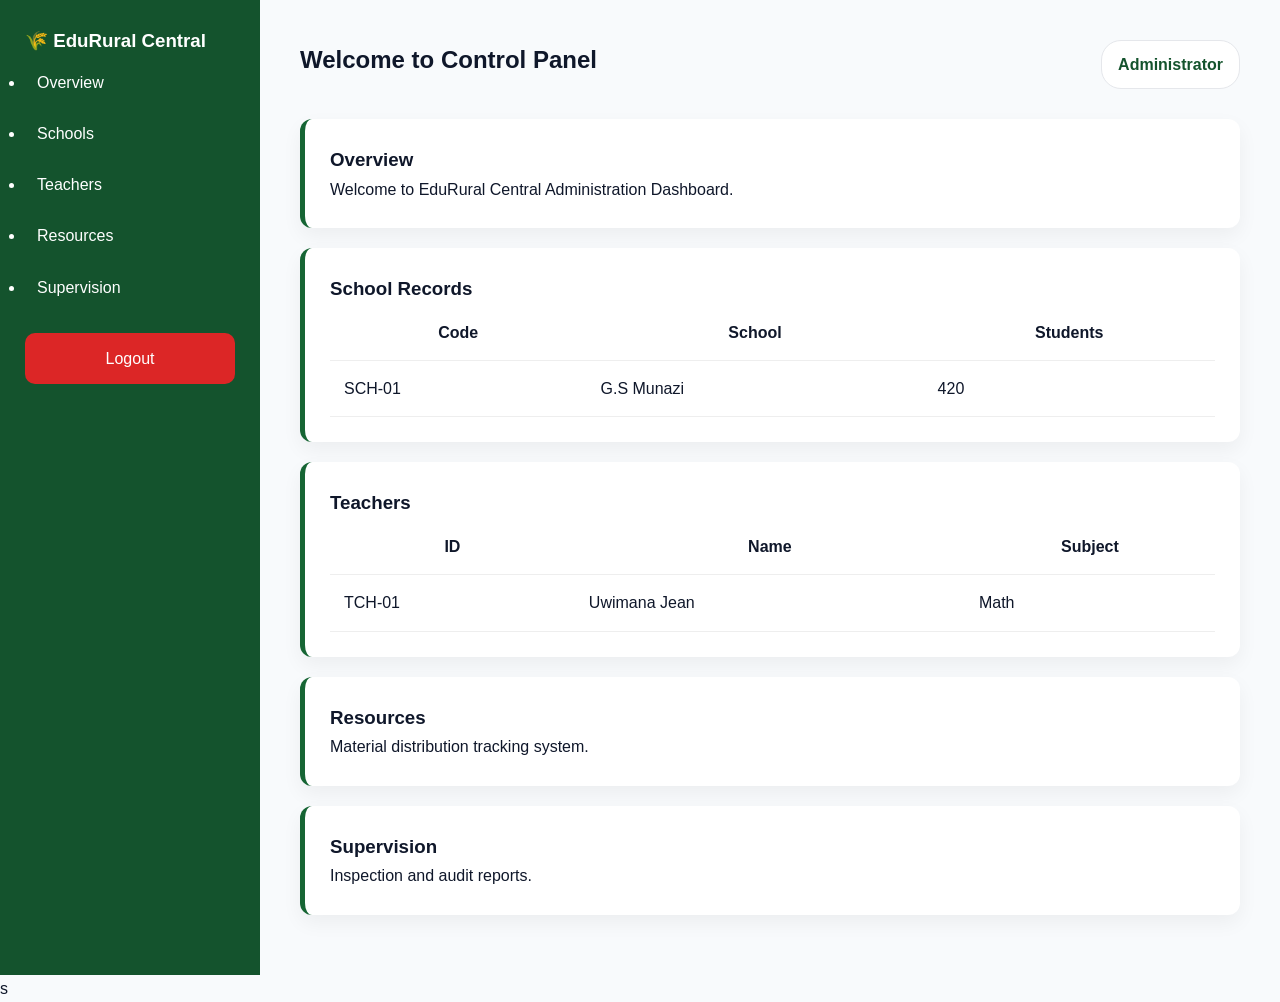
==== dashboard.html @ 429ea4e6 "initial commit" ====
<!DOCTYPE html>
<html lang="en">
<head>
<meta charset="UTF-8">
<meta name="viewport" content="width=device-width, initial-scale=1.0">
<title>Dashboard</title>
<link rel="stylesheet" href="style.css">
</head>

<body>

<div class="dashboard-container">

<aside class="sidebar">

<div>

<h3>🌾 EduRural Central</h3>

<ul class="sidebar-menu">

<li><a href="#overview">Overview</a></li>
<li><a href="#schools">Schools</a></li>
<li><a href="#teachers">Teachers</a></li>
<li><a href="#resources">Resources</a></li>
<li><a href="#supervision">Supervision</a></li>

</ul>

</div>

<a href="login.html" class="btn-logout">Logout</a>

</aside>

<main class="main-content">

<div class="main-header">

<h2>Welcome to Control Panel</h2>

<div class="user-badge">Administrator</div>

</div>

<!-- OVERVIEW -->
<section id="overview" class="data-panel">
<h3>Overview</h3>
<p>Welcome to EduRural Central Administration Dashboard.</p>
</section>

<!-- SCHOOLS -->
<section id="schools" class="data-panel">
<h3>School Records</h3>

<table>
<tr><th>Code</th><th>School</th><th>Students</th></tr>
<tr><td>SCH-01</td><td>G.S Munazi</td><td>420</td></tr>
</table>
</section>

<!-- TEACHERS -->
<section id="teachers" class="data-panel">
<h3>Teachers</h3>

<table>
<tr><th>ID</th><th>Name</th><th>Subject</th></tr>
<tr><td>TCH-01</td><td>Uwimana Jean</td><td>Math</td></tr>
</table>
</section>

<!-- RESOURCES -->
<section id="resources" class="data-panel">
<h3>Resources</h3>
<p>Material distribution tracking system.</p>
</section>

<!-- SUPERVISION -->
<section id="supervision" class="data-panel">
<h3>Supervision</h3>
<p>Inspection and audit reports.</p>
</section>

</main>

</div>

</body>
</html>s
---- style.css ----
/* =====================================================
   EDU RURAL CENTRAL - MODERN GREEN + BRIGHT DESIGN
   ===================================================== */

/* RESET */
*{
    margin:0;
    padding:0;
    box-sizing:border-box;
    font-family:'Segoe UI', Arial, sans-serif;
}

/* COLOR SYSTEM */
:root{
    --green-dark:#14532d;
    --green:#166534;
    --green-light:#22c55e;

    --gold:#f59e0b;   /* accent color */
    --blue:#2563eb;

    --bg:#f8fafc;
    --text:#0f172a;
    --white:#ffffff;
    --danger:#dc2626;
}

/* BODY */
body{
    background:var(--bg);
    color:var(--text);
    line-height:1.7;
}

/* =====================================================
   BUTTONS (GREEN + GOLD ACCENT)
   ===================================================== */

.btn{
    padding:12px 22px;
    border-radius:10px;
    font-weight:600;
    text-decoration:none;
    display:inline-block;
    transition:0.3s ease;
    font-size:1rem;
}

.btn-primary{
    background:var(--green);
    color:white;
}

.btn-primary:hover{
    background:var(--green-dark);
    transform:translateY(-2px);
}

.btn-secondary{
    border:2px solid var(--green);
    color:var(--green);
}

.btn-secondary:hover{
    background:var(--green);
    color:white;
}

.full-btn{
    width:100%;
}

/* =====================================================
   NAVBAR (DARK GREEN PROFESSIONAL)
   ===================================================== */

.navbar{
    display:flex;
    justify-content:space-between;
    align-items:center;
    padding:18px 10%;
    background:var(--green-dark);
    color:white;
    box-shadow:0 4px 15px rgba(0,0,0,0.15);
}

.logo{
    font-size:1.6rem;
    font-weight:800;
    color:var(--gold);
}

/* =====================================================
   HERO (VERY BRIGHT + CLEAN BACKGROUND IMAGE)
   ===================================================== */

.hero{
    text-align:center;
    padding:180px 10%;
    color:#0f172a;

    background:
    linear-gradient(rgba(255,255,255,0.75), rgba(255,255,255,0.75)),
    url('https://images.unsplash.com/photo-1503676260728-1c00da094a0b?auto=format&fit=crop&w=1600&q=80');

    background-size:cover;
    background-position:center;
}

.hero h1{
    font-size:3.8rem;
    font-weight:900;
    margin-bottom:25px;
}

.hero p{
    font-size:1.4rem;
    max-width:850px;
    margin:0 auto 35px auto;
    color:#334155;
}

/* =====================================================
   FEATURES SECTION
   ===================================================== */

.features{
    padding:100px 10%;
    text-align:center;
}

.features h2{
    font-size:2.4rem;
    margin-bottom:50px;
    color:var(--green-dark);
}

.grid{
    display:grid;
    grid-template-columns:repeat(auto-fit,minmax(240px,1fr));
    gap:30px;
}

/* CARDS */
.card{
    background:white;
    padding:35px;
    border-radius:15px;
    box-shadow:0 10px 25px rgba(0,0,0,0.05);
    border-top:4px solid var(--green);
    transition:0.3s;
}

.card:hover{
    transform:translateY(-6px);
    border-top:4px solid var(--gold);
}

/* =====================================================
   AUTH PAGES (BRIGHT CLEAN BACKGROUND)
   ===================================================== */

.auth-body{
    min-height:100vh;
    display:flex;
    justify-content:center;
    align-items:center;

    background:
    linear-gradient(rgba(255,255,255,0.7), rgba(255,255,255,0.7)),
    url('https://images.unsplash.com/photo-1521737604893-d14cc237f11d?auto=format&fit=crop&w=1600&q=80');

    background-size:cover;
    background-position:center;
}

.auth-container{
    width:430px;
    background:white;
    padding:45px;
    border-radius:16px;
    box-shadow:0 20px 40px rgba(0,0,0,0.15);
    text-align:center;
    border-top:6px solid var(--green);
}

.auth-container h2{
    font-size:1.9rem;
    color:var(--green-dark);
    margin-bottom:10px;
}

.auth-container input{
    width:100%;
    padding:14px;
    margin:10px 0;
    border:1px solid #e5e7eb;
    border-radius:10px;
    font-size:1rem;
}

.auth-container input:focus{
    outline:none;
    border-color:var(--green);
    box-shadow:0 0 0 3px rgba(34,197,94,0.15);
}

/* LINKS */
.auth-links a{
    color:var(--green);
    font-weight:600;
    text-decoration:none;
}

.auth-links a:hover{
    text-decoration:underline;
}

/* =====================================================
   DASHBOARD (DARK GREEN SIDEBAR + CLEAN CONTENT)
   ===================================================== */

.dashboard-container{
    display:flex;
    min-height:100vh;
}

/* SIDEBAR */
.sidebar{
    width:260px;
    background:var(--green-dark);
    color:white;
    padding:25px;
}

.sidebar-menu a{
    display:block;
    padding:12px;
    color:white;
    text-decoration:none;
    border-radius:8px;
    transition:0.3s;
}

.sidebar-menu a:hover{
    background:var(--green);
}

.btn-logout{
    display:block;
    margin-top:20px;
    background:var(--danger);
    color:white;
    padding:12px;
    border-radius:10px;
    text-align:center;
    text-decoration:none;
}

.btn-logout:hover{
    background:#b91c1c;
}

/* MAIN CONTENT */
.main-content{
    flex:1;
    padding:40px;
    background:var(--bg);
}

.main-header{
    display:flex;
    justify-content:space-between;
    margin-bottom:30px;
}

.user-badge{
    background:white;
    padding:10px 16px;
    border-radius:20px;
    border:1px solid #e5e7eb;
    color:var(--green-dark);
    font-weight:600;
}

/* DATA PANELS */
.data-panel{
    background:white;
    padding:25px;
    margin-bottom:20px;
    border-radius:12px;
    box-shadow:0 8px 20px rgba(0,0,0,0.05);
    border-left:5px solid var(--green);
}

/* TABLES */
table{
    width:100%;
    border-collapse:collapse;
}

th, td{
    padding:14px;
    border-bottom:1px solid #eee;
}

/* =====================================================
   RESPONSIVE
   ===================================================== */

@media(max-width:768px){
    .dashboard-container{
        flex-direction:column;
    }

    .sidebar{
        width:100%;
    }

    .hero h1{
        font-size:2.6rem;
    }
}
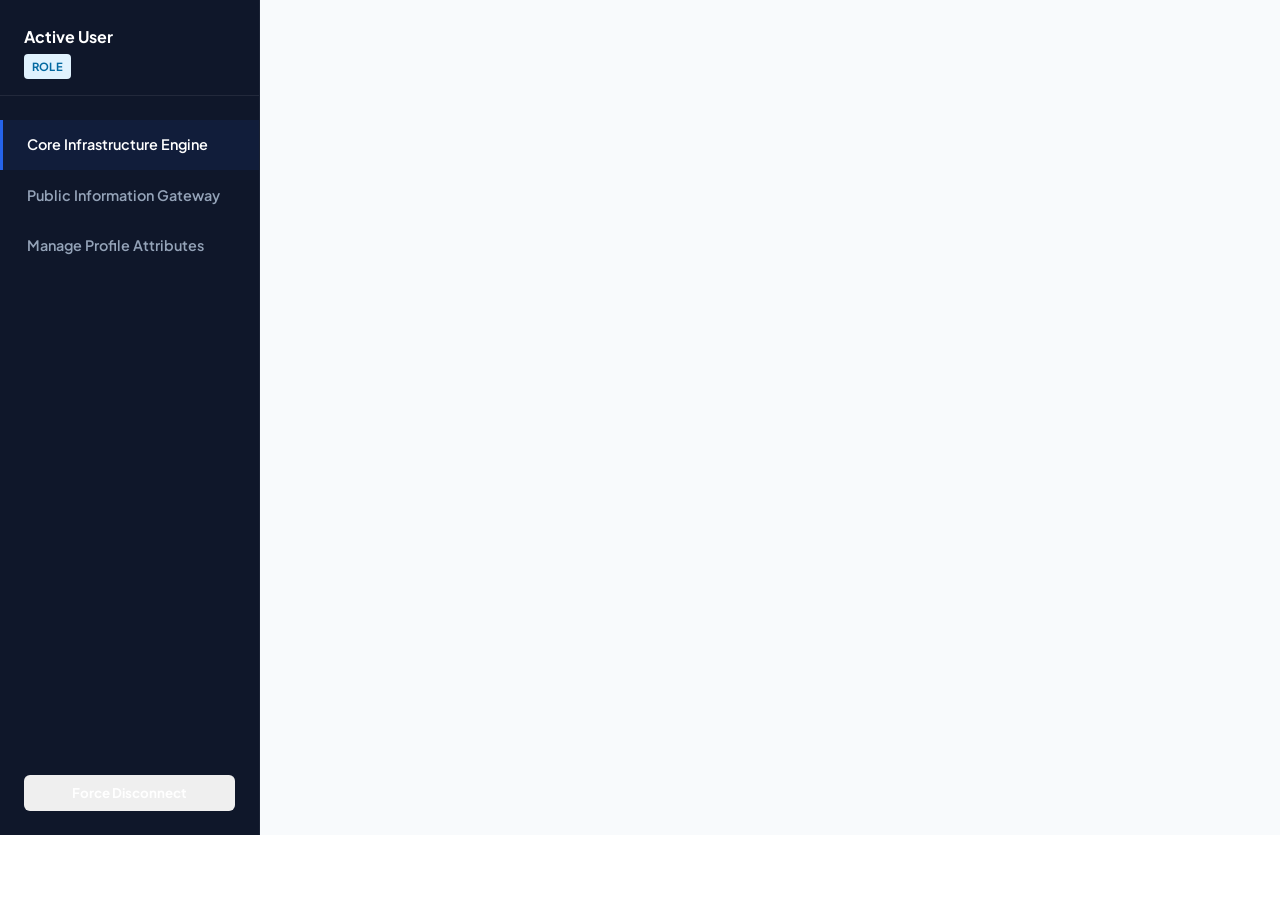
==== commit dd4f039b: "Update dashboard.html i added some choices in dashboard of all authorities i,e teachers,headteachers" ====
--- a/dashboard.html
+++ b/dashboard.html
@@ -1,89 +1,165 @@
-<!DOCTYPE html>
-<html lang="en">
-<head>
-<meta charset="UTF-8">
-<meta name="viewport" content="width=device-width, initial-scale=1.0">
-<title>Dashboard</title>
-<link rel="stylesheet" href="style.css">
-</head>
-
-<body>
-
-<div class="dashboard-container">
-
-<aside class="sidebar">
-
-<div>
-
-<h3>🌾 EduRural Central</h3>
-
-<ul class="sidebar-menu">
-
-<li><a href="#overview">Overview</a></li>
-<li><a href="#schools">Schools</a></li>
-<li><a href="#teachers">Teachers</a></li>
-<li><a href="#resources">Resources</a></li>
-<li><a href="#supervision">Supervision</a></li>
-
-</ul>
-
-</div>
-
-<a href="login.html" class="btn-logout">Logout</a>
-
-</aside>
-
-<main class="main-content">
-
-<div class="main-header">
-
-<h2>Welcome to Control Panel</h2>
-
-<div class="user-badge">Administrator</div>
-
-</div>
-
-<!-- OVERVIEW -->
-<section id="overview" class="data-panel">
-<h3>Overview</h3>
-<p>Welcome to EduRural Central Administration Dashboard.</p>
-</section>
-
-<!-- SCHOOLS -->
-<section id="schools" class="data-panel">
-<h3>School Records</h3>
-
-<table>
-<tr><th>Code</th><th>School</th><th>Students</th></tr>
-<tr><td>SCH-01</td><td>G.S Munazi</td><td>420</td></tr>
-</table>
-</section>
-
-<!-- TEACHERS -->
-<section id="teachers" class="data-panel">
-<h3>Teachers</h3>
-
-<table>
-<tr><th>ID</th><th>Name</th><th>Subject</th></tr>
-<tr><td>TCH-01</td><td>Uwimana Jean</td><td>Math</td></tr>
-</table>
-</section>
-
-<!-- RESOURCES -->
-<section id="resources" class="data-panel">
-<h3>Resources</h3>
-<p>Material distribution tracking system.</p>
-</section>
-
-<!-- SUPERVISION -->
-<section id="supervision" class="data-panel">
-<h3>Supervision</h3>
-<p>Inspection and audit reports.</p>
-</section>
-
-</main>
-
-</div>
-
-</body>
-</html>s+<!DOCTYPE html>
+<html lang="en">
+<head>
+    <meta charset="UTF-8">
+    <meta name="viewport" content="width=device-width, initial-scale=1.0">
+    <title>Central Workspace Hub Panels</title>
+    <link rel="preconnect" href="https://fonts.googleapis.com">
+    <link rel="preconnect" href="https://fonts.gstatic.com" crossorigin>
+    <link href="https://fonts.googleapis.com/css2?family=Plus+Jakarta+Sans:wght@400;500;600;700;800&display=swap" rel="stylesheet">
+    <link rel="stylesheet" href="style.css">
+</head>
+<body>
+
+    <div class="app-container" style="display: grid;">
+        <sidebar>
+            <div>
+                <div style="padding:0 1.5rem 1rem 1.5rem; border-bottom:1px solid rgba(255,255,255,0.08);">
+                    <h3 id="sidebarName" style="font-size:1rem; font-weight:700;">Active User</h3>
+                    <span id="sidebarRoleBadge" class="badge badge-info" style="margin-top:0.3rem;">ROLE</span>
+                </div>
+                <ul class="sidebar-menu">
+                    <li class="menu-item active" id="menu-dash" onclick="navigateTab('dash')">Core Infrastructure Engine</li>
+                    <li class="menu-item" id="menu-public" onclick="navigateTab('public')">Public Information Gateway</li>
+                    <li class="menu-item" id="menu-profile" onclick="navigateTab('profile')">Manage Profile Attributes</li>
+                </ul>
+            </div>
+            <div style="padding:0 1.5rem;">
+                <button class="btn-danger" style="width: 100%; font-weight:700; border-radius: var(--radius-sm); padding: 0.6rem; border:none; color:white; cursor:pointer;" id="btnForceDisconnect">Force Disconnect</button>
+            </div>
+        </sidebar>
+
+        <div class="content-workspace">
+            
+            <div id="tab-dash" class="tab-panel-block">
+               
+                <div id="workspace-teacher" style="display:none;">
+                    <div class="card" style="border-top: 3px solid var(--success);">
+                        <div class="card-title">
+                            <span>Campus Administrative Directives & Announcements</span>
+                            <span class="badge badge-success" style="font-size:0.65rem;">Live Feeds</span>
+                        </div>
+                        <div id="teacherAnnouncementsFeed"></div>
+                    </div>
+
+                    <div style="display:grid; grid-template-columns:1fr 1.8fr; gap:1.5rem; align-items: start;">
+                        <div class="card">
+                            <div class="card-title">Transmit Infrastructure Log</div>
+                            <form id="teacherLogForm">
+                                <div class="form-group">
+                                    <label>Log Classification Category</label>
+                                    <select id="newReportCat">
+                                        <option value="Shortage of Teaching Materials">Shortage of Teaching Materials</option>
+                                        <option value="Infrastructure Deficit">Infrastructure Deficit</option>
+                                        <option value="Personnel Shortage">Personnel Shortage</option>
+                                    </select>
+                                </div>
+                                <div class="form-group"><label>Detailed Description</label><textarea id="newReportDesc" rows="3" required placeholder="Provide breakdown context..."></textarea></div>
+                                <div class="form-group"><label>Attach Verification Artifact Link (Optional)</label><input type="text" id="newReportFile" placeholder="http://docs.com/sheet.pdf"></div>
+                                <button type="submit" class="btn-primary-action" style="width:100%; padding:0.65rem; border:none; border-radius:var(--radius-sm); cursor:pointer;">Submit Log</button>
+                            </form>
+                        </div>
+
+                        <div class="card">
+                            <div class="card-title">My Transmitted Deficit Logs</div>
+                            <div style="overflow-x: auto;">
+                                <table>
+                                    <thead>
+                                        <tr>
+                                            <th>Category</th>
+                                            <th>Description</th>
+                                            <th>Artifact Link</th>
+                                            <th>Status</th>
+                                        </tr>
+                                    </thead>
+                                    <tbody id="teacherLogsTableBody"></tbody>
+                                </table>
+                            </div>
+                        </div>
+                    </div>
+                </div>
+
+                
+                <div id="workspace-headteacher" style="display:none;">
+                    <div class="card" style="border-top: 3px solid var(--warning);">
+                        <div class="card-title">Campus Escalation Ledger & Deficit Verification</div>
+                        <p style="font-size: 0.85rem; color: #64748b; margin-bottom: 1rem;">Review logs submitted by campus instructors before committing them to the sub-district ledger.</p>
+                        <div style="overflow-x: auto;">
+                            <table>
+                                <thead>
+                                    <tr>
+                                        <th>Instructor</th>
+                                        <th>Category</th>
+                                        <th>Description</th>
+                                        <th>Artifact</th>
+                                        <th>Action</th>
+                                    </tr>
+                                </thead>
+                                <tbody id="headteacherReviewTableBody"></tbody>
+                            </table>
+                        </div>
+                    </div>
+
+                    <div class="card">
+                        <div class="card-title">Emit Local Campus Directive</div>
+                        <form id="headteacherDirectiveForm">
+                            <div class="form-group">
+                                <label>Directive Content</label>
+                                <textarea id="newDirectiveText" rows="3" required placeholder="Type operational updates or binding instructions..."></textarea>
+                            </div>
+                            <button type="submit" class="btn-primary-action" style="padding: 0.5rem 1rem;">Broadcast Directive</button>
+                        </form>
+                    </div>
+                </div>
+
+                
+                <div id="workspace-highauthority" style="display:none;">
+                    <div class="card" style="border-top: 3px solid var(--primary-light);">
+                        <div class="card-title">Regional Infrastructure Orchestration Gateway</div>
+                        <div class="search-container">
+                            <input type="text" id="authoritySearch" placeholder="Filter verified regional logs by territory or category...">
+                        </div>
+                        <div style="overflow-x: auto;">
+                            <table>
+                                <thead>
+                                    <tr>
+                                        <th>Origin Facility</th>
+                                        <th>Category</th>
+                                        <th>Field Observations</th>
+                                        <th>Verification Key</th>
+                                        <th>Status</th>
+                                    </tr>
+                                </thead>
+                                <tbody id="authorityLedgerTableBody"></tbody>
+                            </table>
+                        </div>
+                    </div>
+                </div>
+            </div>
+
+            
+            <div id="tab-public" class="tab-panel-block" style="display:none;">
+                <div class="card">
+                    <div class="card-title">
+                        <span>Public Success Metrics & Feeds</span>
+                        <span class="badge badge-info">Verified Transparency Loops</span>
+                    </div>
+                    <p style="font-size: 0.9rem; color: #475569;">Pushes confirmed structural success metrics out to build stakeholder visibility.</p>
+                    
+                    <div class="media-feed" id="publicMediaFeed"></div>
+                </div>
+            </div>
+
+            
+            <div id="tab-profile" class="tab-panel-block" style="display:none;">
+                <div class="card">
+                    <div class="card-title">Node Verification Context Parameters</div>
+                    <div style="display: grid; grid-template-columns: 1fr 1fr; gap: 1.5rem;" id="profileAttributesDisplay"></div>
+                </div>
+            </div>
+        </div>
+    </div>
+
+    <script src="js/script.js"></script>
+</body>
+</html>
--- a/style.css
+++ b/style.css
@@ -1,323 +1,129 @@
-/* =====================================================
-   EDU RURAL CENTRAL - MODERN GREEN + BRIGHT DESIGN
-   ===================================================== */
-
-/* RESET */
-*{
-    margin:0;
-    padding:0;
-    box-sizing:border-box;
-    font-family:'Segoe UI', Arial, sans-serif;
-}
-
-/* COLOR SYSTEM */
-:root{
-    --green-dark:#14532d;
-    --green:#166534;
-    --green-light:#22c55e;
-
-    --gold:#f59e0b;   /* accent color */
-    --blue:#2563eb;
-
-    --bg:#f8fafc;
-    --text:#0f172a;
-    --white:#ffffff;
-    --danger:#dc2626;
-}
-
-/* BODY */
-body{
-    background:var(--bg);
-    color:var(--text);
-    line-height:1.7;
-}
-
-/* =====================================================
-   BUTTONS (GREEN + GOLD ACCENT)
-   ===================================================== */
-
-.btn{
-    padding:12px 22px;
-    border-radius:10px;
-    font-weight:600;
-    text-decoration:none;
-    display:inline-block;
-    transition:0.3s ease;
-    font-size:1rem;
-}
-
-.btn-primary{
-    background:var(--green);
-    color:white;
-}
-
-.btn-primary:hover{
-    background:var(--green-dark);
-    transform:translateY(-2px);
-}
-
-.btn-secondary{
-    border:2px solid var(--green);
-    color:var(--green);
-}
-
-.btn-secondary:hover{
-    background:var(--green);
-    color:white;
-}
-
-.full-btn{
-    width:100%;
-}
-
-/* =====================================================
-   NAVBAR (DARK GREEN PROFESSIONAL)
-   ===================================================== */
-
-.navbar{
-    display:flex;
-    justify-content:space-between;
-    align-items:center;
-    padding:18px 10%;
-    background:var(--green-dark);
-    color:white;
-    box-shadow:0 4px 15px rgba(0,0,0,0.15);
-}
-
-.logo{
-    font-size:1.6rem;
-    font-weight:800;
-    color:var(--gold);
-}
-
-/* =====================================================
-   HERO (VERY BRIGHT + CLEAN BACKGROUND IMAGE)
-   ===================================================== */
-
-.hero{
-    text-align:center;
-    padding:180px 10%;
-    color:#0f172a;
-
-    background:
-    linear-gradient(rgba(255,255,255,0.75), rgba(255,255,255,0.75)),
-    url('https://images.unsplash.com/photo-1503676260728-1c00da094a0b?auto=format&fit=crop&w=1600&q=80');
-
-    background-size:cover;
-    background-position:center;
-}
-
-.hero h1{
-    font-size:3.8rem;
-    font-weight:900;
-    margin-bottom:25px;
-}
-
-.hero p{
-    font-size:1.4rem;
-    max-width:850px;
-    margin:0 auto 35px auto;
-    color:#334155;
-}
-
-/* =====================================================
-   FEATURES SECTION
-   ===================================================== */
-
-.features{
-    padding:100px 10%;
-    text-align:center;
-}
-
-.features h2{
-    font-size:2.4rem;
-    margin-bottom:50px;
-    color:var(--green-dark);
-}
-
-.grid{
-    display:grid;
-    grid-template-columns:repeat(auto-fit,minmax(240px,1fr));
-    gap:30px;
-}
-
-/* CARDS */
-.card{
-    background:white;
-    padding:35px;
-    border-radius:15px;
-    box-shadow:0 10px 25px rgba(0,0,0,0.05);
-    border-top:4px solid var(--green);
-    transition:0.3s;
-}
-
-.card:hover{
-    transform:translateY(-6px);
-    border-top:4px solid var(--gold);
-}
-
-/* =====================================================
-   AUTH PAGES (BRIGHT CLEAN BACKGROUND)
-   ===================================================== */
-
-.auth-body{
-    min-height:100vh;
-    display:flex;
-    justify-content:center;
-    align-items:center;
-
-    background:
-    linear-gradient(rgba(255,255,255,0.7), rgba(255,255,255,0.7)),
-    url('https://images.unsplash.com/photo-1521737604893-d14cc237f11d?auto=format&fit=crop&w=1600&q=80');
-
-    background-size:cover;
-    background-position:center;
-}
-
-.auth-container{
-    width:430px;
-    background:white;
-    padding:45px;
-    border-radius:16px;
-    box-shadow:0 20px 40px rgba(0,0,0,0.15);
-    text-align:center;
-    border-top:6px solid var(--green);
-}
-
-.auth-container h2{
-    font-size:1.9rem;
-    color:var(--green-dark);
-    margin-bottom:10px;
-}
-
-.auth-container input{
-    width:100%;
-    padding:14px;
-    margin:10px 0;
-    border:1px solid #e5e7eb;
-    border-radius:10px;
-    font-size:1rem;
-}
-
-.auth-container input:focus{
-    outline:none;
-    border-color:var(--green);
-    box-shadow:0 0 0 3px rgba(34,197,94,0.15);
-}
-
-/* LINKS */
-.auth-links a{
-    color:var(--green);
-    font-weight:600;
-    text-decoration:none;
-}
-
-.auth-links a:hover{
-    text-decoration:underline;
-}
-
-/* =====================================================
-   DASHBOARD (DARK GREEN SIDEBAR + CLEAN CONTENT)
-   ===================================================== */
-
-.dashboard-container{
-    display:flex;
-    min-height:100vh;
-}
-
-/* SIDEBAR */
-.sidebar{
-    width:260px;
-    background:var(--green-dark);
-    color:white;
-    padding:25px;
-}
-
-.sidebar-menu a{
-    display:block;
-    padding:12px;
-    color:white;
-    text-decoration:none;
-    border-radius:8px;
-    transition:0.3s;
-}
-
-.sidebar-menu a:hover{
-    background:var(--green);
-}
-
-.btn-logout{
-    display:block;
-    margin-top:20px;
-    background:var(--danger);
-    color:white;
-    padding:12px;
-    border-radius:10px;
-    text-align:center;
-    text-decoration:none;
-}
-
-.btn-logout:hover{
-    background:#b91c1c;
-}
-
-/* MAIN CONTENT */
-.main-content{
-    flex:1;
-    padding:40px;
-    background:var(--bg);
-}
-
-.main-header{
-    display:flex;
-    justify-content:space-between;
-    margin-bottom:30px;
-}
-
-.user-badge{
-    background:white;
-    padding:10px 16px;
-    border-radius:20px;
-    border:1px solid #e5e7eb;
-    color:var(--green-dark);
-    font-weight:600;
-}
-
-/* DATA PANELS */
-.data-panel{
-    background:white;
-    padding:25px;
-    margin-bottom:20px;
-    border-radius:12px;
-    box-shadow:0 8px 20px rgba(0,0,0,0.05);
-    border-left:5px solid var(--green);
-}
-
-/* TABLES */
-table{
-    width:100%;
-    border-collapse:collapse;
-}
-
-th, td{
-    padding:14px;
-    border-bottom:1px solid #eee;
-}
-
-/* =====================================================
-   RESPONSIVE
-   ===================================================== */
-
-@media(max-width:768px){
-    .dashboard-container{
-        flex-direction:column;
-    }
-
-    .sidebar{
-        width:100%;
-    }
-
-    .hero h1{
-        font-size:2.6rem;
-    }
-}+:root {
+    --primary: #1e3a8a;
+    --primary-light: #2563eb;
+    --primary-gradient: linear-gradient(135deg, #1e3a8a 0%, #3b82f6 100%);
+    --accent: #f8fafc;
+    --accent-soft: rgba(37, 99, 235, 0.05);
+    --success: #10b981;
+    --warning: #f59e0b;
+    --danger: #ef4444;
+    --dark: #0f172a;
+    --light: #ffffff;
+    --white: #ffffff;
+    --border: #e2e8f0;
+    --radius: 12px;
+    --radius-sm: 6px;
+    --max-width: 1280px;
+    --shadow: 0 1px 3px 0 rgba(0, 0, 0, 0.05), 0 1px 2px -1px rgba(0, 0, 0, 0.05);
+    --shadow-md: 0 4px 6px -1px rgba(0, 0, 0, 0.05), 0 2px 4px -2px rgba(0, 0, 0, 0.05);
+}
+
+* { box-sizing: border-box; margin: 0; padding: 0; font-family: 'Plus Jakarta Sans', sans-serif; }
+body { background-color: var(--light); color: var(--dark); min-height: 100vh; display: flex; flex-direction: column; line-height: 1.6; -webkit-font-smoothing: antialiased; }
+
+
+.portal-nav { background: var(--white); padding: 1rem 2rem; display: flex; justify-content: space-between; align-items: center; position: sticky; top: 0; z-index: 1000; border-bottom: 1px solid var(--border); }
+.portal-nav h1 { font-size: 1.35rem; font-weight: 800; background: var(--primary-gradient); -webkit-background-clip: text; -webkit-text-fill-color: transparent; cursor: pointer; letter-spacing: -0.02em; }
+
+.nav-links { display: flex; gap: 0.75rem; align-items: center; }
+.nav-links button { background: transparent; color: var(--primary); border: 1px solid var(--border); padding: 0.5rem 1.25rem; border-radius: var(--radius-sm); cursor: pointer; font-weight: 600; font-size: 0.875rem; transition: all 0.2s ease; }
+.nav-links button:hover { background: var(--accent); border-color: var(--primary); }
+.nav-links button.btn-primary-action { background: var(--primary); color: var(--white); border-color: var(--primary); }
+.nav-links button.btn-primary-action:hover { background: var(--primary-light); border-color: var(--primary-light); }
+
+.landing-container { width: 100%; display: flex; flex-direction: column; background-color: var(--light); }
+.layout-section { width: 100%; max-width: var(--max-width); margin: 0 auto; padding: 4rem 2rem; }
+
+
+.hero-block { display: block; text-align: center; padding: 6rem 2rem; max-width: 900px; margin: 0 auto; }
+.hero-content { display: flex; flex-direction: column; align-items: center; }
+.hero-badge { background: var(--accent-soft); color: var(--primary-light); padding: 0.35rem 0.85rem; border-radius: 20px; font-weight: 700; font-size: 0.75rem; text-transform: uppercase; letter-spacing: 0.05em; margin-bottom: 1.5rem; border: 1px solid rgba(37, 99, 235, 0.1); }
+.hero-title { font-size: 3.25rem; line-height: 1.2; margin-bottom: 1.5rem; font-weight: 800; color: var(--dark); letter-spacing: -0.03em; }
+.hero-title span { color: var(--primary-light); }
+.hero-desc { font-size: 1.15rem; color: #475569; margin-bottom: 2.5rem; max-width: 750px; }
+.btn-cta { background: var(--primary); color: var(--white); padding: 0.85rem 2rem; border: none; border-radius: var(--radius-sm); font-weight: 600; font-size: 1rem; cursor: pointer; transition: all 0.2s ease; box-shadow: var(--shadow); }
+.btn-cta:hover { background: var(--primary-light); transform: translateY(-1px); }
+
+
+.metrics-bar { background: #fafafa; border-top: 1px solid var(--border); border-bottom: 1px solid var(--border); padding: 2.5rem 0; width: 100%; }
+.metrics-grid { display: grid; grid-template-columns: repeat(4, 1fr); gap: 1.5rem; max-width: var(--max-width); margin: 0 auto; padding: 0 2rem; }
+.metric-card { text-align: center; border-right: 1px solid var(--border); padding: 0 0.5rem; }
+.metric-card:last-child { border-right: none; }
+.metric-val { font-size: 2.25rem; font-weight: 800; color: var(--primary); line-height: 1.1; margin-bottom: 0.35rem; letter-spacing: -0.02em; }
+.metric-lbl { font-size: 0.85rem; color: #64748b; font-weight: 600; text-transform: uppercase; letter-spacing: 0.02em; }
+
+
+.section-header { text-align: center; margin-bottom: 3.5rem; max-width: 800px; margin-left: auto; margin-right: auto; }
+.section-header h3 { font-size: 1.85rem; font-weight: 800; color: var(--dark); margin-bottom: 0.5rem; letter-spacing: -0.02em; }
+.section-header p { color: #64748b; font-size: 1rem; }
+
+.grid-features { display: grid; grid-template-columns: repeat(3, 1fr); gap: 2rem; margin-bottom: 2rem; }
+.feature-box { background: var(--white); padding: 2.5rem 2rem; border-radius: var(--radius); box-shadow: var(--shadow); border: 1px solid var(--border); display: flex; flex-direction: column; align-items: flex-start; }
+.feature-box h4 { font-size: 1.15rem; font-weight: 700; margin-bottom: 0.75rem; color: var(--dark); }
+.feature-box p { color: #475569; font-size: 0.9rem; line-height: 1.6; }
+
+
+.instruction-grid { display: grid; grid-template-columns: repeat(3, 1fr); gap: 2rem; margin-top: 1.5rem; }
+.instruction-card { background: var(--white); border: 1px solid var(--border); border-radius: var(--radius); padding: 2rem; box-shadow: var(--shadow); position: relative; }
+.instruction-card .step-num { font-size: 2.5rem; font-weight: 800; color: rgba(37, 99, 235, 0.1); position: absolute; top: 1rem; right: 1.5rem; line-height: 1; }
+.instruction-card h4 { font-size: 1.1rem; font-weight: 700; margin-bottom: 0.75rem; color: var(--dark); padding-right: 2rem; }
+.instruction-card ol, .instruction-card ul { padding-left: 1.15rem; color: #475569; font-size: 0.875rem; }
+.instruction-card li { margin-bottom: 0.5rem; }
+
+
+.rules-wrapper { background: #ffffff; border: 1px solid var(--border); border-radius: var(--radius); padding: 3rem 2.5rem; box-shadow: var(--shadow); }
+.rules-grid { display: grid; grid-template-columns: 1fr 1fr; gap: 2.5rem; }
+.rules-column h4 { font-size: 1.2rem; font-weight: 700; color: var(--dark); margin-bottom: 1rem; display: flex; align-items: center; gap: 0.5rem; }
+.rules-list { list-style: none; }
+.rules-list li { margin-bottom: 1rem; position: relative; padding-left: 1.5rem; font-size: 0.9rem; color: #475569; }
+.rules-list li::before { content: "▪"; color: var(--primary-light); position: absolute; left: 0; top: 0; font-size: 1.1rem; }
+
+
+.wizard-container { max-width: 520px; margin: 4rem auto; background: var(--white); padding: 2.5rem; border-radius: var(--radius); box-shadow: var(--shadow-md); border: 1px solid var(--border); border-top: 4px solid var(--primary-light); }
+.step-panel { display: none; }
+.step-panel.active { display: block; }
+
+
+.app-container { min-height: calc(100vh - 65px); grid-template-columns: 260px 1fr; }
+sidebar { background-color: #0f172a; color: var(--white); padding: 1.5rem 0; display: flex; flex-direction: column; justify-content: space-between; border-right: 1px solid rgba(255,255,255,0.05); }
+.sidebar-menu { list-style: none; margin-top: 1.5rem; }
+.menu-item { padding: 0.85rem 1.5rem; display: flex; align-items: center; color: #94a3b8; cursor: pointer; font-weight: 600; font-size: 0.9rem; transition: all 0.2s; border-left: 3px solid transparent; }
+.menu-item:hover, .menu-item.active { background: rgba(255,255,255,0.02); color: var(--white); }
+.menu-item.active { border-left-color: var(--primary-light); background: rgba(37, 99, 235, 0.08); }
+.content-workspace { padding: 2rem; overflow-y: auto; height: calc(100vh - 65px); background-color: #f8fafc; }
+
+
+.card { background: var(--white); padding: 1.75rem; border-radius: var(--radius); box-shadow: var(--shadow); margin-bottom: 1.5rem; border: 1px solid var(--border); }
+.card-title { font-size: 1.15rem; color: var(--dark); margin-bottom: 1.25rem; border-bottom: 1px solid var(--border); padding-bottom: 0.75rem; font-weight: 700; display: flex; justify-content: space-between; align-items: center; }
+.form-group { margin-bottom: 1.25rem; }
+label { display: block; margin-bottom: 0.4rem; font-weight: 600; font-size: 0.825rem; color: #475569; text-transform: uppercase; letter-spacing: 0.02em; }
+input, select, textarea { width: 100%; padding: 0.65rem 0.85rem; border: 1px solid #cbd5e1; border-radius: var(--radius-sm); background: #f8fafc; font-size: 0.9rem; color: var(--dark); transition: all 0.15s ease; }
+input:focus, select:focus, textarea:focus { outline: none; border-color: var(--primary-light); background: var(--white); box-shadow: 0 0 0 3px rgba(37, 99, 235, 0.08); }
+
+.search-container { margin-bottom: 1.25rem; display: flex; gap: 0.5rem; }
+
+
+table { width: 100%; border-collapse: collapse; margin-top: 0.5rem; }
+th, td { padding: 0.85rem 1.15rem; border-bottom: 1px solid #e2e8f0; text-align: left; font-size: 0.875rem; }
+th { background: #f8fafc; font-weight: 700; color: #475569; text-transform: uppercase; font-size: 0.725rem; letter-spacing: 0.05em; }
+tr:hover td { background-color: #f8fafc; }
+
+.announcement-box { background: #f0fdf4; border-left: 3px solid var(--success); padding: 1rem; border-radius: var(--radius-sm); margin-bottom: 1rem; border: 1px solid #d1fae5; border-left-width: 3px; }
+.announcement-box.authority { background: #eff6ff; border-left-color: var(--primary-light); border-color: #dbeafe; border-left-width: 3px; }
+.announcement-header { display: flex; justify-content: space-between; font-size: 0.75rem; font-weight: 700; color: #64748b; margin-bottom: 0.35rem; text-transform: uppercase; }
+
+
+.media-feed { display: grid; grid-template-columns: repeat(auto-fill, minmax(300px, 1fr)); gap: 1.5rem; margin-top: 1rem; }
+.media-card { background: var(--white); border-radius: var(--radius); box-shadow: var(--shadow); overflow: hidden; display: flex; flex-direction: column; justify-content: space-between; border: 1px solid var(--border); }
+.media-body { padding: 1.25rem; }
+.media-meta { font-size: 0.75rem; color: #64748b; margin-bottom: 0.5rem; font-weight: 500; }
+.media-footer { background: #f8fafc; padding: 0.85rem 1.25rem; display: flex; justify-content: space-between; align-items: center; border-top: 1px solid #e2e8f0; }
+.social-share-btn { background: #3b5998; color: white; border: none; padding: 0.35rem 0.75rem; border-radius: var(--radius-sm); cursor: pointer; font-size: 0.7rem; font-weight: 700; }
+.social-share-btn.twitter { background: #0f1419; }
+.social-share-btn.whatsapp { background: #22c55e; }
+
+.alert { padding: 0.85rem; border-radius: var(--radius-sm); margin-bottom: 1.25rem; font-size: 0.85rem; font-weight: 500; display: none; }
+.alert-danger { background: #fef2f2; color: #991b1b; border: 1px solid #fee2e2; }
+.badge { padding: 0.2rem 0.5rem; border-radius: 4px; font-size: 0.7rem; font-weight: 700; display: inline-block; text-transform: uppercase; letter-spacing: 0.02em; }
+.badge-info { background: #e0f2fe; color: #0369a1; }
+.badge-success { background: #d1fae5; color: #065f46; }
